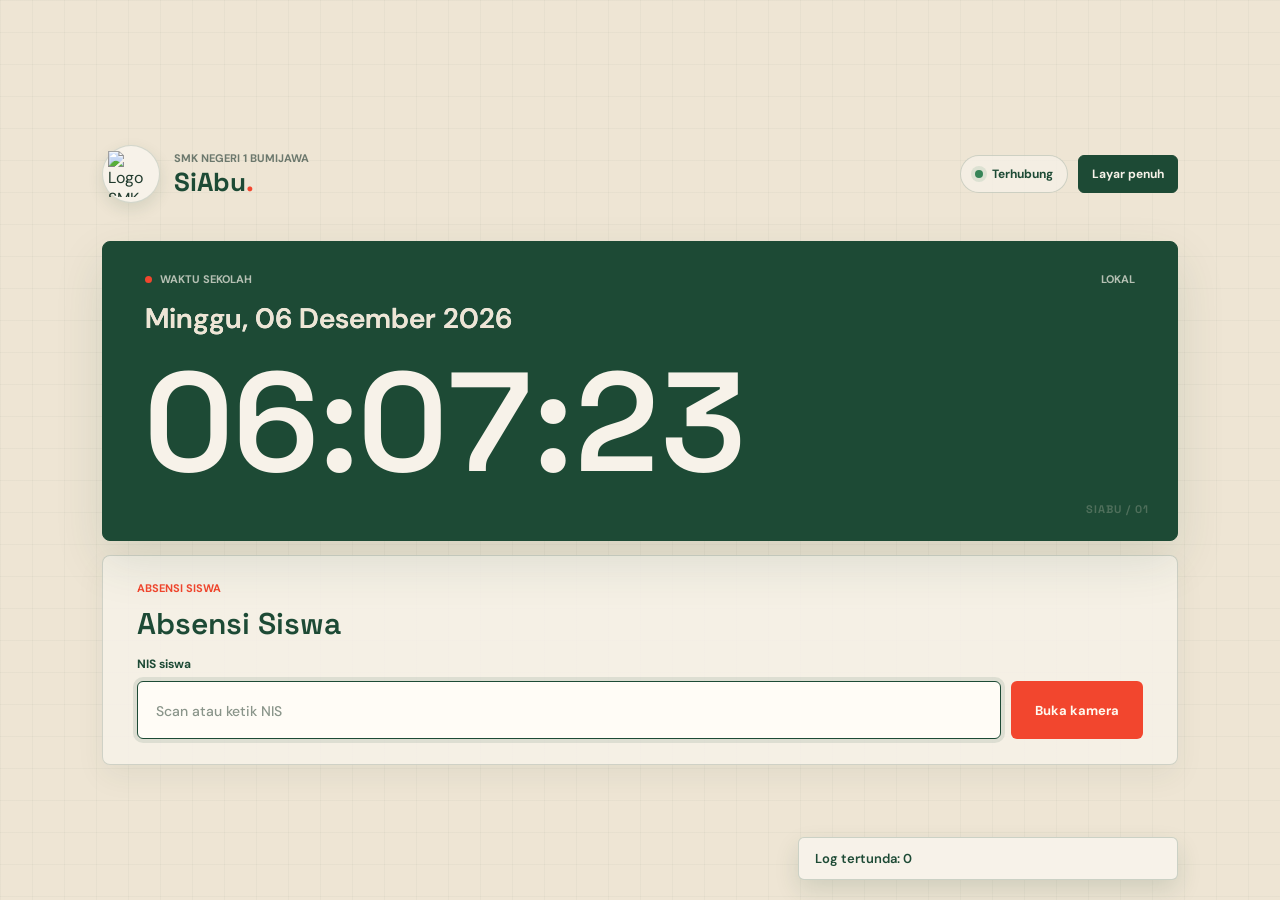
==== Reff/Index2.html @ 08a10bfa "Add files via upload" ====
<!DOCTYPE html>
<html>
<head>
  <meta name="viewport" content="width=device-width, initial-scale=1.0">
  <title>Absensi Siswa</title>
  <style>
    @import url('https://fonts.googleapis.com/css2?family=Poppins:wght@400;600;700&display=swap');

    body {
      font-family: 'Poppins', sans-serif;
      background: linear-gradient(145deg, #1a1a2e, #16213e);
      display: flex;
      justify-content: center;
      align-items: center;
      min-height: 100vh;
      margin: 0;
      overflow-x: hidden;
      color: #e0e0e0;
    }
    .container {
      width: 90%;
      max-width: 700px;
      display: flex;
      flex-direction: column;
      gap: 20px;
      padding: 24px;
      position: relative;
      align-items: center;
    }
    .logo {
      width: 120px;
      height: auto;
      filter: drop-shadow(0 2px 4px rgba(0, 0, 0, 0.2));
      transition: transform 0.3s ease;
    }
    .logo:hover {
      transform: scale(1.05);
    }
    .datetime-card {
      background: linear-gradient(145deg, #2a2a4a, #1e1e38);
      padding: 28px;
      border-radius: 16px;
      box-shadow: 8px 8px 16px rgba(0, 0, 0, 0.3), -8px -8px 16px rgba(255, 255, 255, 0.05);
      text-align: center;
      border: 2px solid #a3bffa;
      position: relative;
      overflow: hidden;
      transition: border-color 0.3s ease, background 0.3s ease;
    }
    .datetime-card.offline {
      border-color: #ff6b6b;
      background: linear-gradient(145deg, #4a2a2a, #381e1e);
    }
    .datetime-card::before {
      content: '';
      position: absolute;
      top: 0;
      left: 0;
      width: 100%;
      height: 100%;
      background: radial-gradient(circle at center, rgba(255, 255, 255, 0.08), transparent);
      z-index: -1;
    }
    .input-card {
      background: linear-gradient(145deg, #2a2a4a, #1e1e38);
      padding: 28px;
      border-radius: 16px;
      box-shadow: 8px 8px 16px rgba(0, 0, 0, 0.3), -8px -8px 16px rgba(255, 255, 255, 0.05);
      text-align: center;
      border: 1px solid rgba(255, 255, 255, 0.1);
      transition: transform 0.3s ease, box-shadow 0.3s ease;
    }
    .input-card:hover {
      transform: translateY(-4px);
      box-shadow: 12px 12px 24px rgba(0, 0, 0, 0.4), -12px -12px 24px rgba(255, 255, 255, 0.1);
    }
    h1 {
      color: #ffffff;
      font-size: clamp(24px, 5.5vw, 28px);
      font-weight: 700;
      margin: 0 0 16px 0;
      text-transform: uppercase;
      letter-spacing: 1.2px;
      background: linear-gradient(to right, #ffffff, #a3bffa);
      -webkit-background-clip: text;
      background-clip: text;
      color: transparent;
    }
    .datetime-display {
      display: flex;
      flex-direction: column;
      gap: 12px;
    }
    .date-display {
      font-size: clamp(18px, 4vw, 22px);
      font-weight: 600;
      letter-spacing: 1.5px;
      text-transform: uppercase;
      background: linear-gradient(to right, #ffffff, #a3bffa);
      -webkit-background-clip: text;
      background-clip: text;
      color: transparent;
    }
    .digital-clock {
      font-family: 'Courier New', Courier, monospace;
      font-size: clamp(90px, 20vw, 110px);
      font-weight: 700;
      color: #ffffff;
      text-align: center;
      padding: 10px;
      border-radius: 12px;
      background: linear-gradient(145deg, #3a3a5a, #2a2a4a);
      box-shadow: inset 4px 4px 8px rgba(0, 0, 0, 0.2), inset -4px -4px 8px rgba(255, 255, 255, 0.1);
    }
    .input-group {
      display: flex;
      align-items: center;
      gap: 12px;
      justify-content: center;
      margin-top: 16px;
      margin-bottom: 16px;
    }
    .input-field {
      width: calc(100% - 60px);
      max-width: 400px;
      padding: 14px;
      font-size: clamp(16px, 4vw, 18px);
      border: none;
      border-radius: 12px;
      text-align: center;
      background: linear-gradient(145deg, #2a2a4a, #1e1e38);
      box-shadow: inset 4px 4px 8px rgba(0, 0, 0, 0.2), inset -4px -4px 8px rgba(255, 255, 255, 0.1);
      color: #ffffff;
      transition: all 0.3s ease;
    }
    .input-field:focus {
      outline: none;
      box-shadow: 0 0 12px rgba(81, 119, 255, 0.5);
      background: linear-gradient(145deg, #3a3a5a, #2e2e48);
    }
    .input-field::placeholder {
      color: #a3bffa;
      opacity: 0.7;
    }
    .scan-button {
      background: linear-gradient(45deg, #5177ff, #7aa2ff);
      color: #ffffff;
      border: none;
      padding: 14px;
      font-size: clamp(20px, 4vw, 24px);
      font-weight: 600;
      border-radius: 12px;
      cursor: pointer;
      width: 50px;
      height: 50px;
      display: flex;
      align-items: center;
      justify-content: center;
      box-shadow: 4px 4px 8px rgba(0, 0, 0, 0.2), -4px -4px 8px rgba(255, 255, 255, 0.1);
      transition: all 0.3s ease;
    }
    .scan-button:hover {
      transform: translateY(-2px);
      box-shadow: 6px 6px 12px rgba(0, 0, 0, 0.3), -6px -6px 12px rgba(255, 255, 255, 0.15);
    }
    .scan-button:active {
      transform: translateY(0);
      box-shadow: inset 4px 4px 8px rgba(0, 0, 0, 0.2), inset -4px -4px 8px rgba(255, 255, 255, 0.1);
    }
    .toast-container {
      position: fixed;
      bottom: 20px;
      left: 50%;
      transform: translateX(-50%);
      width: 90%;
      max-width: 600px;
      z-index: 2000;
      display: flex;
      flex-direction: column;
      gap: 10px;
    }
    .toast {
      background: linear-gradient(145deg, #2a2a4a, #1e1e38);
      padding: 12px 24px;
      border-radius: 12px;
      box-shadow: 4px 4px 8px rgba(0, 0, 0, 0.2), -4px -4px 8px rgba(255, 255, 255, 0.1);
      font-size: clamp(14px, 3.5vw, 16px);
      font-weight: 500;
      color: #e0e0e0;
      opacity: 0;
      transform: translateY(20px);
      transition: opacity 0.4s ease, transform 0.4s ease;
      text-align: center;
    }
    .toast.show {
      opacity: 1;
      transform: translateY(0);
    }
    .toast.success {
      background: linear-gradient(145deg, #2a3a6a, #1e2a48);
      color: #a3bffa;
    }
    .toast.error {
      background: linear-gradient(145deg, #4a2a2a, #381e1e);
      color: #ff6b6b;
    }
    .log-toast {
      background: linear-gradient(145deg, #2a2a4a, #1e1e38);
      padding: 12px 24px;
      border-radius: 12px;
      box-shadow: 4px 4px 8px rgba(0, 0, 0, 0.2), -4px -4px 8px rgba(255, 255, 255, 0.1);
      font-size: clamp(14px, 3.5vw, 16px);
      font-weight: 500;
      color: #e0e0e0;
      opacity: 0;
      transform: translateY(20px);
      transition: opacity 0.4s ease, transform 0.4s ease;
      text-align: center;
    }
    .log-toast.show {
      opacity: 1;
      transform: translateY(0);
    }
    @media (max-width: 600px) {
      .container {
        width: 95%;
        gap: 16px;
        padding: 12px;
      }
      .logo {
        width: 80px;
      }
      .datetime-card, .input-card {
        padding: 20px;
      }
      .date-display {
        font-size: clamp(16px, 3.5vw, 20px);
      }
      .digital-clock {
        font-size: clamp(60px, 14vw, 80px);
      }
      .input-field {
        padding: 12px;
        font-size: clamp(14px, 3.5vw, 16px);
        width: calc(100% - 50px);
        max-width: 350px;
      }
      .scan-button {
        padding: 12px;
        width: 45px;
        height: 45px;
        font-size: clamp(18px, 3.5vw, 22px);
      }
      .toast, .log-toast {
        padding: 10px 20px;
        font-size: clamp(12px, 3vw, 14px);
      }
    }
    @media (max-width: 400px) {
      .digital-clock {
        font-size: clamp(50px, 12vw, 70px);
      }
      .logo {
        width: 60px;
      }
      .input-field {
        width: calc(100% - 45px);
        max-width: 300px;
      }
    }
  </style>
  <link rel="stylesheet" href="scanner.css">
</head>
<body>
  <div class="container">
    <header class="brand-bar">
      <div class="brand-lockup">
        <div class="logo-frame">
          <img src="https://blogger.googleusercontent.com/img/b/R29vZ2xl/AVvXsEgZs7SGoRoibsRUkeVfMPcmjXotJL7Q0JoXJw6fU6mQt2Ez88VVuY39eJG97DX4_p-WIfwmjAZEvCsvTXu3wYNZOzQpmoPJ6D5pptrlQO8hGOEDclFmEW5Sa6Wq6G0BlE0BjySPARQWLojr3vU2i1x8SunVWuFJv1KCcVv30zaJ8MLZZP1o-6-cdDW0Sa4/s320/smk-02.png" alt="Logo SMK Negeri 1 Bumijawa" class="logo">
        </div>
        <div class="brand-copy">
          <p>SMK NEGERI 1 BUMIJAWA</p>
          <strong>SiAbu<span>.</span></strong>
        </div>
      </div>
      <div class="header-actions">
        <div class="connection-status" id="connection-status" aria-live="polite">
          <span class="connection-dot" aria-hidden="true"></span>
          <span id="connection-label">Memeriksa koneksi</span>
        </div>
        <button class="fullscreen-button" id="fullscreen-button" type="button" aria-label="Aktifkan layar penuh" title="Aktifkan layar penuh">Layar penuh</button>
      </div>
    </header>

    <main class="attendance-layout">
    <div class="datetime-card" id="datetime-card">
      <div class="datetime-display">
        <div class="panel-topline">
          <span class="live-indicator">WAKTU SEKOLAH</span>
          <span>LOKAL</span>
        </div>
        <div id="date-display" class="date-display">Memuat tanggal...</div>
        <div id="digital-clock" class="digital-clock">00:00:00</div>
      </div>
    </div>
    <div class="input-card">
      <div class="input-head">
        <p>ABSENSI SISWA</p>
        <h1>Absensi Siswa</h1>
      </div>
      <label for="nisInput">NIS siswa</label>
      <div class="input-group">
        <input type="text" id="nisInput" class="input-field" placeholder="Scan atau ketik NIS" maxlength="8" inputmode="numeric" autocomplete="off" aria-describedby="input-hint">
        <button id="scanButton" class="scan-button" type="button" aria-label="Buka kamera">Buka kamera</button>
        <div class="scan-bubble-layer" id="scan-bubble-layer" aria-hidden="true"></div>
      </div>
      <span class="visually-hidden" id="input-hint">Masukkan NIS yang terdiri dari 8 digit angka.</span>
    </div>
    </main>

    <div class="toast-container">
      <div id="status-toast" class="toast"></div>
      <div id="log-toast" class="log-toast show" role="status" aria-live="polite"></div>
    </div>
  </div>

  <script src="../js/config.example.js"></script>
  <script src="https://unpkg.com/@zxing/library@latest/umd/index.min.js"></script>
  <script>
    const nisInput = document.getElementById('nisInput');
    const scanButton = document.getElementById('scanButton');
    const statusToast = document.getElementById('status-toast');
    const logToast = document.getElementById('log-toast');
    const datetimeCard = document.getElementById('datetime-card');
    const fullscreenButton = document.getElementById('fullscreen-button');
    let isProcessing = false;
    const LOG_KEY = 'attendance_log';
    let codeReader = null;
    let videoElement = null;
    let scannerOverlay = null;
    let isScanning = false;
    let isQueueProcessing = false;
    let nextQueueAttemptAt = 0;
    let retryDelayMs = 5000;

    function getScannerPin() {
      let scannerPin = sessionStorage.getItem('scanner_pin');
      if (!scannerPin) {
        scannerPin = window.prompt('Masukkan PIN scanner:');
        if (scannerPin) sessionStorage.setItem('scanner_pin', scannerPin);
      }
      return scannerPin;
    }

    function showToast(element, message, type) {
      element.textContent = message;
      element.className = `toast ${type} show`;
      setTimeout(() => {
        element.className = `toast ${type}`;
      }, 3000);
    }

    function updateLogCount() {
      const log = JSON.parse(localStorage.getItem(LOG_KEY) || '[]');
      logToast.textContent = `Log tertunda: ${log.length}`;
    }

    async function toggleFullscreen() {
      try {
        if (document.fullscreenElement) {
          await document.exitFullscreen();
        } else {
          await document.documentElement.requestFullscreen();
        }
      } catch (error) {
        showToast(statusToast, 'Mode layar penuh tidak tersedia di browser ini.', 'error');
      }
    }

    function updateFullscreenButton() {
      const isFullscreen = Boolean(document.fullscreenElement);
      const label = isFullscreen ? 'Keluar layar penuh' : 'Layar penuh';
      fullscreenButton.textContent = label;
      fullscreenButton.setAttribute('aria-label', isFullscreen ? 'Keluar dari layar penuh' : 'Aktifkan layar penuh');
      fullscreenButton.title = isFullscreen ? 'Keluar dari layar penuh' : 'Aktifkan layar penuh';
    }

    function getScanLogId(entry) {
      return entry.id || `${entry.nis}:${new Date(entry.timestamp).toISOString()}`;
    }

    function showScanBubble(studentName, index) {
      const layer = document.getElementById('scan-bubble-layer');
      const bubble = document.createElement('span');
      const offsets = [-24, 0, 24, -12, 12, 32, -32, 0];
      bubble.className = 'scan-bubble';
      bubble.textContent = studentName;
      bubble.style.left = `calc(50% + ${offsets[index % offsets.length]}px)`;
      bubble.style.animationDelay = `${index * 100}ms`;
      layer.appendChild(bubble);
      window.setTimeout(() => bubble.remove(), 2200 + index * 100);
    }

    async function processQueue() {
      if (isQueueProcessing || !navigator.onLine || Date.now() < nextQueueAttemptAt) return;
      const pending = JSON.parse(localStorage.getItem(LOG_KEY) || '[]');
      if (!pending.length) return;
      const log = pending.slice(0, 200);
      const scannerPin = getScannerPin();
      if (!scannerPin) return;

      isQueueProcessing = true;
      let shouldContinue = false;
      try {
        const response = await fetch(`${API_URL}?action=processLog`, {
          method: 'POST',
          body: JSON.stringify({ logs: log, scannerPin })
        });
        if (!response.ok) throw new Error(`API mengembalikan HTTP ${response.status}`);

        const result = await response.json();
        if (result.status !== 'success') throw new Error(result.message || 'Gagal memproses scan.');

        const acknowledgedIds = new Set(result.acknowledgedIds || []);
        const recordedIds = new Set(result.recordedIds || []);
        (result.recordedScans || [])
          .filter(scan => recordedIds.has(scan.id) && scan.nama)
          .slice(-12)
          .forEach((scan, index) => showScanBubble(scan.nama, index));
        const currentPending = JSON.parse(localStorage.getItem(LOG_KEY) || '[]');
        const remaining = currentPending.filter(entry => {
          return !acknowledgedIds.has(getScanLogId(entry));
        });
        localStorage.setItem(LOG_KEY, JSON.stringify(remaining));
        updateLogCount();
        retryDelayMs = 5000;
        nextQueueAttemptAt = 0;
        shouldContinue = remaining.length > 0;
        setTimeout(() => nisInput.focus(), 3000);
      } catch (error) {
        if (String(error.message || error).includes('PIN scanner')) {
          sessionStorage.removeItem('scanner_pin');
        }
        nextQueueAttemptAt = Date.now() + retryDelayMs;
        retryDelayMs = Math.min(retryDelayMs * 2, 60000);
        showToast(statusToast, 'Gagal mengirim log: ' + error.message, 'error');
      } finally {
        isQueueProcessing = false;
      }

      if (shouldContinue) processQueue();
    }

    function startScanner() {
      if (isScanning) return;
      isScanning = true;

      codeReader = new ZXing.BrowserMultiFormatReader();
      scannerOverlay = document.createElement('div');
      scannerOverlay.className = 'scanner-overlay';
      scannerOverlay.setAttribute('role', 'dialog');
      scannerOverlay.setAttribute('aria-modal', 'true');
      scannerOverlay.setAttribute('aria-label', 'Pemindai QR siswa');

      const toolbar = document.createElement('div');
      toolbar.className = 'scanner-toolbar';
      const scannerTitle = document.createElement('strong');
      scannerTitle.textContent = 'Pemindai QR siswa';
      const closeButton = document.createElement('button');
      closeButton.className = 'scanner-close-button';
      closeButton.type = 'button';
      closeButton.textContent = 'Tutup kamera';
      closeButton.addEventListener('click', stopScanner);
      toolbar.append(scannerTitle, closeButton);

      const frame = document.createElement('div');
      frame.className = 'scanner-frame';
      frame.setAttribute('aria-hidden', 'true');
      const instruction = document.createElement('p');
      instruction.className = 'scanner-instruction';
      instruction.textContent = 'Posisikan QR siswa di dalam bingkai';

      videoElement = document.createElement('video');
      videoElement.className = 'scanner-video';
      scannerOverlay.append(videoElement, frame, toolbar, instruction);
      document.body.appendChild(scannerOverlay);
      scanButton.textContent = 'Tutup kamera';
      scanButton.setAttribute('aria-label', 'Tutup kamera');

      codeReader.decodeFromVideoDevice(null, videoElement, (result, err) => {
        if (result) {
          const nis = result.text;
          if (/^\d{8}$/.test(nis)) {
            nisInput.value = nis;
            processNIS(nis);
            stopScanner();
            setTimeout(startScanner, 1000);
          } else {
            showToast(statusToast, 'NIS tidak valid.', 'error');
          }
        }
        if (err && !(err instanceof ZXing.NotFoundException)) {
          console.error(err);
        }
      });
    }

    function stopScanner() {
      if (codeReader) {
        codeReader.reset();
        codeReader = null;
      }
      if (videoElement) {
        videoElement = null;
      }
      if (scannerOverlay) {
        scannerOverlay.remove();
        scannerOverlay = null;
      }
      isScanning = false;
      scanButton.textContent = 'Buka kamera';
      scanButton.setAttribute('aria-label', 'Buka kamera');
    }

    function processNIS(nis) {
      if (!isProcessing) {
        isProcessing = true;
        const log = JSON.parse(localStorage.getItem(LOG_KEY) || '[]');
        log.push({
          id: `${Date.now()}-${Math.random().toString(36).slice(2)}`,
          nis: nis,
          timestamp: new Date().toISOString()
        });
        localStorage.setItem(LOG_KEY, JSON.stringify(log));
        updateLogCount();

        showToast(statusToast, 'Scan tercatat.', 'success');
        nisInput.value = '';
        nisInput.focus();
        isProcessing = false;
      }
    }

    function updateConnectivityStatus() {
      const connectionStatus = document.getElementById('connection-status');
      const connectionLabel = document.getElementById('connection-label');
      document.body.classList.toggle('offline', !navigator.onLine);
      if (navigator.onLine) {
        datetimeCard.classList.remove('offline');
        connectionStatus.classList.remove('offline');
        connectionLabel.textContent = 'Terhubung';
      } else {
        datetimeCard.classList.add('offline');
        connectionStatus.classList.add('offline');
        connectionLabel.textContent = 'Offline · tersimpan lokal';
      }
    }

    function updateDateTime() {
      const now = new Date();
      const days = ['Minggu', 'Senin', 'Selasa', 'Rabu', 'Kamis', 'Jumat', 'Sabtu'];
      const months = ['Januari', 'Februari', 'Maret', 'April', 'Mei', 'Juni', 'Juli', 'Agustus', 'September', 'Oktober', 'November', 'Desember'];
      const dayName = days[now.getDay()];
      const day = now.getDate().toString().padStart(2, '0');
      const month = months[now.getMonth()];
      const year = now.getFullYear();
      document.getElementById('date-display').textContent = `${dayName}, ${day} ${month} ${year}`;

      const hours = now.getHours().toString().padStart(2, '0');
      const minutes = now.getMinutes().toString().padStart(2, '0');
      const seconds = now.getSeconds().toString().padStart(2, '0');
      document.getElementById('digital-clock').textContent = `${hours}:${minutes}:${seconds}`;
    }

    window.onload = function() {
      nisInput.focus();
      updateLogCount();
      setInterval(processQueue, 2000);
      processQueue();
      updateDateTime();
      setInterval(updateDateTime, 1000);
      updateConnectivityStatus();
      updateFullscreenButton();
      window.addEventListener('online', updateConnectivityStatus);
      window.addEventListener('offline', updateConnectivityStatus);
      document.addEventListener('fullscreenchange', updateFullscreenButton);
    };

    fullscreenButton.addEventListener('click', toggleFullscreen);

    nisInput.addEventListener('input', function() {
      if (nisInput.value.length === 8) {
        if (/^\d{8}$/.test(nisInput.value)) {
          processNIS(nisInput.value);
        } else {
          showToast(statusToast, 'NIS harus 8 digit angka.', 'error');
          nisInput.value = '';
          nisInput.focus();
        }
      }
    });

    scanButton.addEventListener('click', function() {
      if (isScanning) {
        stopScanner();
      } else {
        startScanner();
      }
    });

    document.addEventListener('visibilitychange', () => {
      if (document.visibilityState === 'visible') {
        nisInput.focus();
      }
    });
  </script>
</body>
</html>
---- Reff/scanner.css ----
@import url('https://fonts.googleapis.com/css2?family=DM+Sans:wght@400;500;600;700&family=Space+Grotesk:wght@500;600;700&display=swap');

:root {
  color-scheme: light;
  --paper: #EEE5D4;
  --paper-light: #F7F2E9;
  --green: #1D4A35;
  --green-deep: #143727;
  --green-soft: #DCE5D9;
  --coral: #F2462E;
  --ink: #203A2D;
  --muted: #6C786D;
  --line: rgba(29, 74, 53, 0.18);
  --shadow: 0 20px 50px rgba(29, 74, 53, 0.12);
}

* {
  box-sizing: border-box;
}

body {
  min-width: 320px;
  min-height: 100vh;
  min-height: 100svh;
  margin: 0;
  overflow-x: hidden;
  color: var(--ink);
  background-color: var(--paper);
  background-image: linear-gradient(rgba(29, 74, 53, 0.035) 1px, transparent 1px),
    linear-gradient(90deg, rgba(29, 74, 53, 0.035) 1px, transparent 1px);
  background-size: 32px 32px;
  font-family: 'DM Sans', sans-serif;
}

button,
input {
  font: inherit;
}

.container {
  width: min(1160px, 100%);
  max-width: 1160px;
  min-height: 100vh;
  min-height: 100svh;
  margin: 0 auto;
  padding: 38px 42px 28px;
  display: flex;
  flex-direction: column;
  justify-content: center;
  gap: 38px;
  align-items: stretch;
  animation: arrive 500ms ease both;
}

.brand-bar {
  display: flex;
  align-items: center;
  justify-content: space-between;
  gap: 24px;
}

.brand-lockup {
  display: flex;
  align-items: center;
  gap: 14px;
  min-width: 0;
}

.logo-frame {
  width: 58px;
  height: 58px;
  flex: 0 0 58px;
  display: grid;
  place-items: center;
  border: 1px solid rgba(29, 74, 53, 0.16);
  border-radius: 50%;
  background: var(--paper-light);
  box-shadow: 0 6px 16px rgba(29, 74, 53, 0.12);
}

.logo {
  display: block;
  width: 46px;
  height: 46px;
  object-fit: contain;
  filter: none;
}

.brand-copy p,
.brand-copy small,
.brand-copy strong {
  display: block;
  margin: 0;
}

.brand-copy p {
  margin-bottom: 2px;
  color: var(--muted);
  font-size: 11px;
  font-weight: 700;
  line-height: 1.4;
}

.brand-copy strong {
  color: var(--green);
  font-family: 'Space Grotesk', sans-serif;
  font-size: 26px;
  line-height: 1.1;
}

.brand-copy strong span {
  color: var(--coral);
}

.brand-copy small {
  margin-top: 3px;
  color: var(--muted);
  font-size: 12px;
}

.visually-hidden {
  width: 1px;
  height: 1px;
  position: absolute;
  padding: 0;
  overflow: hidden;
  clip: rect(0, 0, 0, 0);
  white-space: nowrap;
  clip-path: inset(50%);
}

.connection-status {
  min-height: 38px;
  padding: 0 14px;
  display: inline-flex;
  align-items: center;
  gap: 9px;
  border: 1px solid var(--line);
  border-radius: 999px;
  background: rgba(247, 242, 233, 0.72);
  color: var(--green);
  font-size: 12px;
  font-weight: 700;
  white-space: nowrap;
}

.connection-dot {
  width: 8px;
  height: 8px;
  border-radius: 50%;
  background: #368457;
  box-shadow: 0 0 0 4px rgba(54, 132, 87, 0.12);
}

.connection-status.offline {
  border-color: rgba(242, 70, 46, 0.42);
  color: #A83222;
}

.connection-status.offline .connection-dot {
  background: var(--coral);
  box-shadow: 0 0 0 4px rgba(242, 70, 46, 0.12);
}

.header-actions {
  display: flex;
  align-items: center;
  justify-content: flex-end;
  gap: 10px;
}

.fullscreen-button {
  min-height: 38px;
  padding: 0 13px;
  border: 1px solid var(--green);
  border-radius: 6px;
  background: var(--green);
  color: var(--paper-light);
  cursor: pointer;
  font-size: 12px;
  font-weight: 700;
  white-space: nowrap;
  transition: background-color 160ms ease, color 160ms ease;
}

.fullscreen-button:hover {
  background: var(--green-deep);
}

.fullscreen-button:focus-visible {
  outline: 3px solid var(--coral);
  outline-offset: 3px;
}

.attendance-layout {
  display: grid;
  grid-template-columns: minmax(0, 1fr);
  align-items: stretch;
  gap: 14px;
}

.datetime-card,
.input-card {
  min-width: 0;
  border-radius: 8px;
  text-align: left;
  transition: border-color 180ms ease, background-color 180ms ease;
}

.datetime-card {
  min-height: 300px;
  padding: 30px 42px;
  position: relative;
  display: flex;
  flex-direction: column;
  justify-content: space-between;
  overflow: hidden;
  border: 1px solid var(--green);
  background: var(--green);
  box-shadow: var(--shadow);
  color: var(--paper-light);
}

.datetime-card::before {
  content: 'SIABU / 01';
  width: auto;
  height: auto;
  position: absolute;
  z-index: 0;
  top: auto;
  right: 28px;
  bottom: 24px;
  left: auto;
  color: rgba(238, 229, 212, 0.24);
  background: none;
  font-family: 'Space Grotesk', sans-serif;
  font-size: 11px;
  font-weight: 700;
  letter-spacing: 1px;
}

.datetime-card.offline {
  border-color: var(--coral);
  background: var(--green-deep);
}

.datetime-display {
  display: flex;
  flex-direction: column;
  gap: 16px;
}

.panel-topline {
  display: flex;
  align-items: center;
  justify-content: space-between;
  gap: 12px;
  color: rgba(247, 242, 233, 0.7);
  font-size: 11px;
  font-weight: 700;
}

.live-indicator {
  display: inline-flex;
  align-items: center;
  gap: 8px;
}

.live-indicator::before {
  width: 7px;
  height: 7px;
  content: '';
  border-radius: 50%;
  background: var(--coral);
}

.date-display {
  color: var(--paper);
  font-size: clamp(22px, 2.2vw, 30px);
  font-weight: 600;
  letter-spacing: 0;
  line-height: 1.2;
  text-transform: none;
}

.clock-caption {
  margin: 0;
  color: rgba(247, 242, 233, 0.68);
  font-size: 12px;
  font-weight: 600;
}

.digital-clock {
  padding: 0;
  border-radius: 0;
  background: transparent;
  box-shadow: none;
  color: var(--paper-light);
  font-family: 'Space Grotesk', sans-serif;
  font-size: clamp(100px, 11vw, 156px);
  font-weight: 600;
  font-variant-numeric: tabular-nums;
  line-height: 1;
  text-align: left;
  white-space: nowrap;
}

.clock-rule {
  width: 100%;
  height: 1px;
  background: rgba(238, 229, 212, 0.25);
}

.input-card {
  min-height: 210px;
  padding: 24px 34px;
  display: flex;
  flex-direction: column;
  justify-content: center;
  border: 1px solid var(--line);
  background: rgba(247, 242, 233, 0.82);
  box-shadow: 0 12px 30px rgba(29, 74, 53, 0.06);
}

.input-head {
  margin-bottom: 16px;
}

.input-head p:first-child {
  margin: 0 0 12px;
  color: var(--coral);
  font-size: 11px;
  font-weight: 700;
}

h1 {
  margin: 0;
  color: var(--green);
  font-family: 'Space Grotesk', sans-serif;
  font-size: 30px;
  font-weight: 600;
  line-height: 1.12;
  text-transform: none;
  letter-spacing: 0;
  background: none;
  -webkit-text-fill-color: currentColor;
}

.input-head p:last-child {
  max-width: 360px;
  margin: 12px 0 0;
  color: var(--muted);
  font-size: 14px;
  line-height: 1.6;
}

.input-card label {
  margin-bottom: 9px;
  color: var(--green);
  font-size: 12px;
  font-weight: 700;
}

.input-group {
  width: 100%;
  margin: 0;
  position: relative;
  display: grid;
  grid-template-columns: minmax(0, 1fr) 132px;
  align-items: stretch;
  gap: 10px;
}

.scan-bubble-layer {
  width: calc(100% - 142px);
  height: 0;
  position: absolute;
  z-index: 4;
  top: calc(100% + 6px);
  left: 0;
  pointer-events: none;
}

.scan-bubble {
  max-width: min(230px, calc(100vw - 40px));
  height: 34px;
  padding: 0 13px;
  position: absolute;
  top: 0;
  display: inline-flex;
  align-items: center;
  justify-content: center;
  border: 1px solid rgba(238, 229, 212, 0.3);
  border-radius: 999px;
  background: var(--green);
  box-shadow: 0 6px 16px rgba(29, 74, 53, 0.2);
  color: var(--paper-light);
  font-size: 13px;
  font-weight: 700;
  letter-spacing: 0;
  overflow: hidden;
  text-overflow: ellipsis;
  white-space: nowrap;
  opacity: 0;
  transform: translate(-50%, 8px) scale(0.92);
  animation: scan-bubble-rise 1800ms cubic-bezier(0.2, 0.75, 0.25, 1) forwards;
}

@keyframes scan-bubble-rise {
  15% {
    opacity: 1;
    transform: translate(-50%, 0) scale(1);
  }
  100% {
    opacity: 0;
    transform: translate(-50%, -68px) scale(0.96);
  }
}

.input-field {
  width: 100%;
  max-width: none;
  min-width: 0;
  height: 58px;
  padding: 0 18px;
  border: 1px solid rgba(29, 74, 53, 0.25);
  border-radius: 6px;
  outline: none;
  background: #FFFCF6;
  box-shadow: none;
  color: var(--green-deep);
  font-size: 18px;
  font-weight: 600;
  letter-spacing: 2px;
  text-align: left;
  transition: border-color 160ms ease, box-shadow 160ms ease;
}

.input-field:focus {
  border-color: var(--green);
  outline: none;
  background: #FFFCF6;
  box-shadow: 0 0 0 4px rgba(29, 74, 53, 0.11);
}

.input-field::placeholder {
  color: #8A958A;
  opacity: 1;
  font-size: 14px;
  font-weight: 500;
  letter-spacing: 0;
}

.scan-button {
  width: 100%;
  height: 58px;
  padding: 0 14px;
  display: inline-flex;
  align-items: center;
  justify-content: center;
  border: 0;
  border-radius: 6px;
  background: var(--coral);
  box-shadow: none;
  color: #FFF9EF;
  cursor: pointer;
  font-size: 13px;
  font-weight: 700;
  transition: transform 160ms ease, background-color 160ms ease;
}

.scan-button:hover {
  transform: translateY(-2px);
  background: #D93A25;
  box-shadow: none;
}

.scan-button:active {
  transform: translateY(0);
  box-shadow: none;
}

.scan-button:focus-visible,
.scanner-close-button:focus-visible {
  outline: 3px solid var(--green);
  outline-offset: 3px;
}

.input-hint {
  margin: 10px 0 0;
  color: var(--muted);
  font-size: 12px;
}

.queue-note {
  margin: 28px 0 0;
  padding-top: 16px;
  border-top: 1px solid var(--line);
  color: var(--muted);
  font-size: 12px;
  line-height: 1.5;
}

.footer-line {
  display: flex;
  align-items: center;
  justify-content: space-between;
  gap: 16px;
  color: rgba(29, 74, 53, 0.63);
  font-size: 10px;
  font-weight: 700;
}

.toast-container {
  width: min(380px, calc(100% - 32px));
  position: fixed;
  z-index: 2000;
  right: 42px;
  bottom: 20px;
  left: auto;
  display: flex;
  flex-direction: column;
  align-items: stretch;
  gap: 8px;
  transform: none;
}

.toast,
.log-toast {
  padding: 12px 16px;
  border: 1px solid var(--line);
  border-radius: 6px;
  background: var(--paper-light);
  box-shadow: 0 10px 24px rgba(29, 74, 53, 0.14);
  color: var(--green);
  font-size: 13px;
  font-weight: 600;
  text-align: left;
  opacity: 0;
  transform: translateY(10px);
  transition: opacity 180ms ease, transform 180ms ease;
}

.toast.show,
.log-toast.show {
  opacity: 1;
  transform: translateY(0);
}

.toast.success {
  border-color: rgba(29, 74, 53, 0.24);
  background: var(--green);
  color: var(--paper-light);
}

.toast.error {
  border-color: var(--coral);
  background: var(--coral);
  color: #FFF9EF;
}

.log-toast {
  border-color: rgba(29, 74, 53, 0.2);
  background: var(--paper-light);
  color: var(--green);
  opacity: 1;
  transform: none;
}

.scanner-overlay {
  position: fixed;
  z-index: 9999;
  inset: 0;
  display: grid;
  place-items: center;
  overflow: hidden;
  background: var(--green-deep);
  color: var(--paper-light);
}

.scanner-video {
  width: 100%;
  height: 100%;
  position: absolute;
  inset: 0;
  object-fit: cover;
  opacity: 0.76;
}

.scanner-toolbar {
  width: min(100% - 32px, 760px);
  position: absolute;
  z-index: 2;
  top: max(20px, env(safe-area-inset-top));
  display: flex;
  align-items: center;
  justify-content: space-between;
  gap: 16px;
}

.scanner-toolbar strong {
  font-family: 'Space Grotesk', sans-serif;
  font-size: 18px;
}

.scanner-close-button {
  min-height: 42px;
  padding: 0 16px;
  border: 1px solid rgba(247, 242, 233, 0.46);
  border-radius: 6px;
  background: var(--paper);
  color: var(--green);
  cursor: pointer;
  font-size: 13px;
  font-weight: 700;
}

.scanner-frame {
  width: min(72vw, 330px);
  aspect-ratio: 1;
  position: relative;
  z-index: 1;
  border: 2px solid rgba(247, 242, 233, 0.9);
  border-radius: 14px;
  box-shadow: 0 0 0 999px rgba(20, 55, 39, 0.24);
}

.scanner-frame::after {
  width: 100%;
  height: 2px;
  position: absolute;
  top: 50%;
  left: 0;
  content: '';
  background: var(--coral);
  box-shadow: 0 0 14px rgba(242, 70, 46, 0.9);
}

.scanner-instruction {
  max-width: calc(100% - 36px);
  position: absolute;
  z-index: 2;
  bottom: max(28px, env(safe-area-inset-bottom));
  margin: 0;
  color: var(--paper-light);
  font-size: 14px;
  font-weight: 600;
  text-align: center;
}

@keyframes arrive {
  from { opacity: 0; transform: translateY(8px); }
  to { opacity: 1; transform: translateY(0); }
}

@media (max-width: 760px) {
  .container {
    min-height: 100svh;
    padding: 24px 20px 90px;
    justify-content: flex-start;
    gap: 24px;
  }

  .attendance-layout {
    grid-template-columns: minmax(0, 1fr);
    gap: 12px;
  }

  .datetime-card {
    min-height: 210px;
    padding: 24px;
  }

  .datetime-display {
    gap: 16px;
  }

  .date-display {
    font-size: 21px;
  }

  .digital-clock {
    font-size: 60px;
  }

  .input-card {
    min-height: 230px;
    padding: 28px 24px;
  }

  .input-head {
    margin-bottom: 20px;
  }

  h1 {
    font-size: 30px;
  }

  .footer-line {
    margin-top: auto;
  }

  .toast-container {
    right: 20px;
    left: auto;
    width: min(380px, calc(100% - 40px));
    max-width: none;
  }
}

@media (max-width: 440px) {
  .container {
    padding: 18px 14px 88px;
    gap: 20px;
  }

  .brand-bar {
    align-items: flex-start;
    gap: 8px;
  }

  .header-actions {
    gap: 6px;
  }

  .brand-lockup {
    gap: 10px;
  }

  .logo-frame {
    width: 48px;
    height: 48px;
    flex-basis: 48px;
  }

  .logo {
    width: 39px;
    height: 39px;
  }

  .brand-copy p {
    font-size: 9px;
  }

  .brand-copy strong {
    font-size: 22px;
  }

  .brand-copy small {
    max-width: 155px;
    font-size: 10px;
  }

  .connection-status {
    min-height: 32px;
    padding: 0 9px;
    gap: 7px;
    font-size: 10px;
  }

  .fullscreen-button {
    min-height: 32px;
    padding: 0 8px;
    font-size: 10px;
  }

  .datetime-card {
    min-height: 198px;
    padding: 20px;
  }

  .panel-topline {
    font-size: 9px;
  }

  .date-display {
    font-size: 18px;
  }

  .digital-clock {
    font-size: 52px;
  }

  .input-card {
    min-height: 250px;
    padding: 24px 18px;
  }

  h1 {
    font-size: 27px;
  }

  .input-group {
    grid-template-columns: minmax(0, 1fr) 106px;
    gap: 7px;
  }

  .scan-bubble-layer {
    width: calc(100% - 113px);
  }

  .input-field {
    height: 54px;
    padding: 0 12px;
    font-size: 16px;
  }

  .input-field::placeholder {
    font-size: 12px;
  }

  .scan-button {
    height: 54px;
    padding: 0 8px;
    font-size: 11px;
  }

  .footer-line {
    font-size: 8px;
  }

  .toast-container {
    right: 14px;
    bottom: 12px;
    left: 14px;
    width: auto;
    max-width: none;
  }
}

@media (max-width: 360px) {
  .digital-clock {
    font-size: 44px;
  }
}

@media (prefers-reduced-motion: reduce) {
  *,
  *::before,
  *::after {
    scroll-behavior: auto !important;
    animation-duration: 0.01ms !important;
    transition-duration: 0.01ms !important;
  }
}

body.offline {
  --paper: #F2462E;
  --coral: #EEE5D4;
}

body.offline .brand-copy p,
body.offline .brand-copy small {
  color: #FFF9EF;
}

body.offline .connection-status.offline {
  border-color: var(--green);
  background: var(--paper-light);
  color: var(--green);
}

body.offline .connection-status.offline .connection-dot {
  background: var(--green);
  box-shadow: 0 0 0 4px rgba(29, 74, 53, 0.12);
}

body.offline .scan-button {
  background: #EEE5D4 !important;
  color: var(--green);
}

body.offline .scan-button:hover {
  background: #E0D3BF;
}

body.offline .toast.error {
  border-color: var(--green);
  background: var(--green);
  color: var(--paper-light);
}
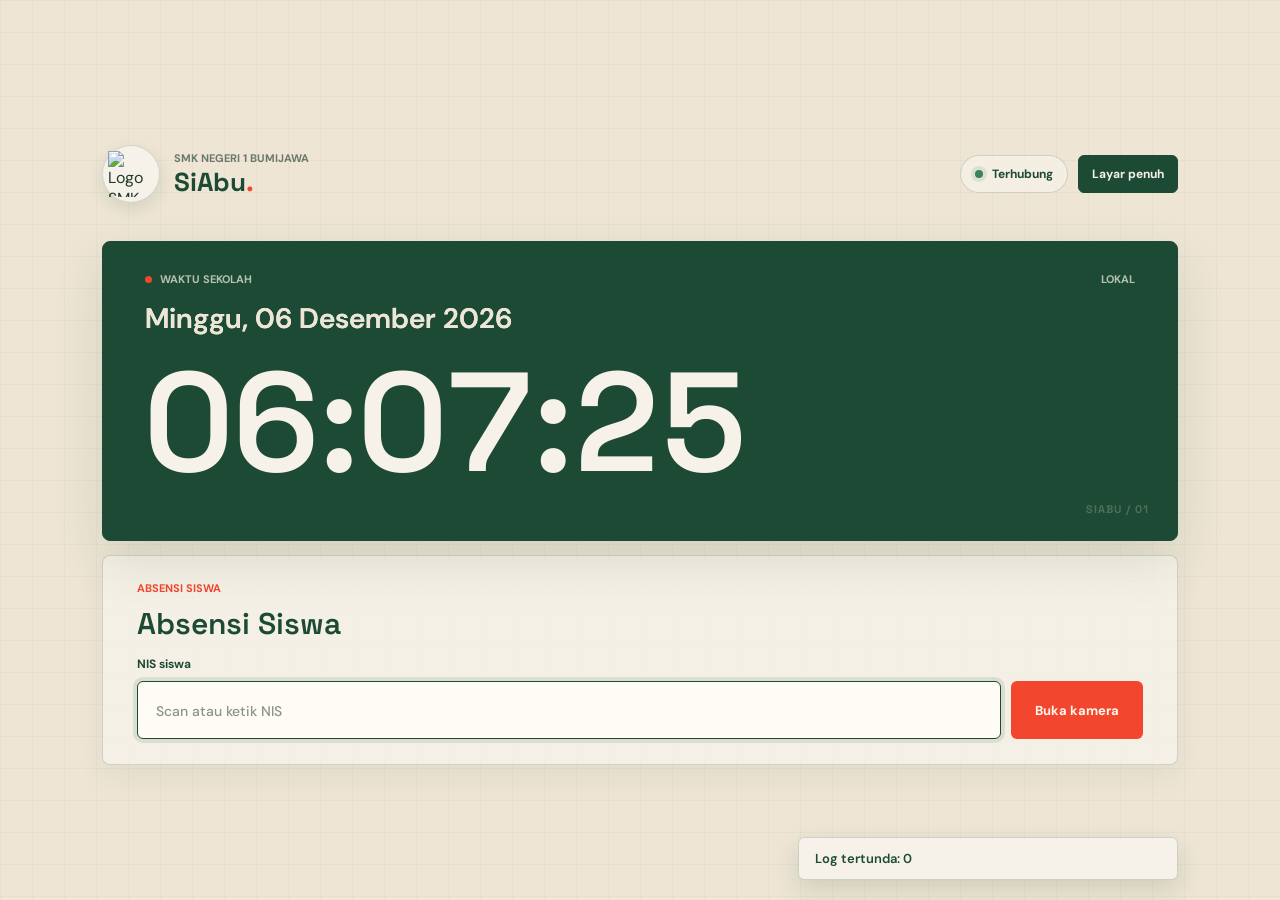
==== commit 32190013: "Add files via upload" ====
--- a/Reff/Index2.html
+++ b/Reff/Index2.html
@@ -343,15 +343,6 @@
     let nextQueueAttemptAt = 0;
     let retryDelayMs = 5000;
 
-    function getScannerPin() {
-      let scannerPin = sessionStorage.getItem('scanner_pin');
-      if (!scannerPin) {
-        scannerPin = window.prompt('Masukkan PIN scanner:');
-        if (scannerPin) sessionStorage.setItem('scanner_pin', scannerPin);
-      }
-      return scannerPin;
-    }
-
     function showToast(element, message, type) {
       element.textContent = message;
       element.className = `toast ${type} show`;
@@ -406,15 +397,13 @@
       const pending = JSON.parse(localStorage.getItem(LOG_KEY) || '[]');
       if (!pending.length) return;
       const log = pending.slice(0, 200);
-      const scannerPin = getScannerPin();
-      if (!scannerPin) return;
 
       isQueueProcessing = true;
       let shouldContinue = false;
       try {
         const response = await fetch(`${API_URL}?action=processLog`, {
           method: 'POST',
-          body: JSON.stringify({ logs: log, scannerPin })
+          body: JSON.stringify({ logs: log })
         });
         if (!response.ok) throw new Error(`API mengembalikan HTTP ${response.status}`);
 
@@ -438,9 +427,6 @@
         shouldContinue = remaining.length > 0;
         setTimeout(() => nisInput.focus(), 3000);
       } catch (error) {
-        if (String(error.message || error).includes('PIN scanner')) {
-          sessionStorage.removeItem('scanner_pin');
-        }
         nextQueueAttemptAt = Date.now() + retryDelayMs;
         retryDelayMs = Math.min(retryDelayMs * 2, 60000);
         showToast(statusToast, 'Gagal mengirim log: ' + error.message, 'error');
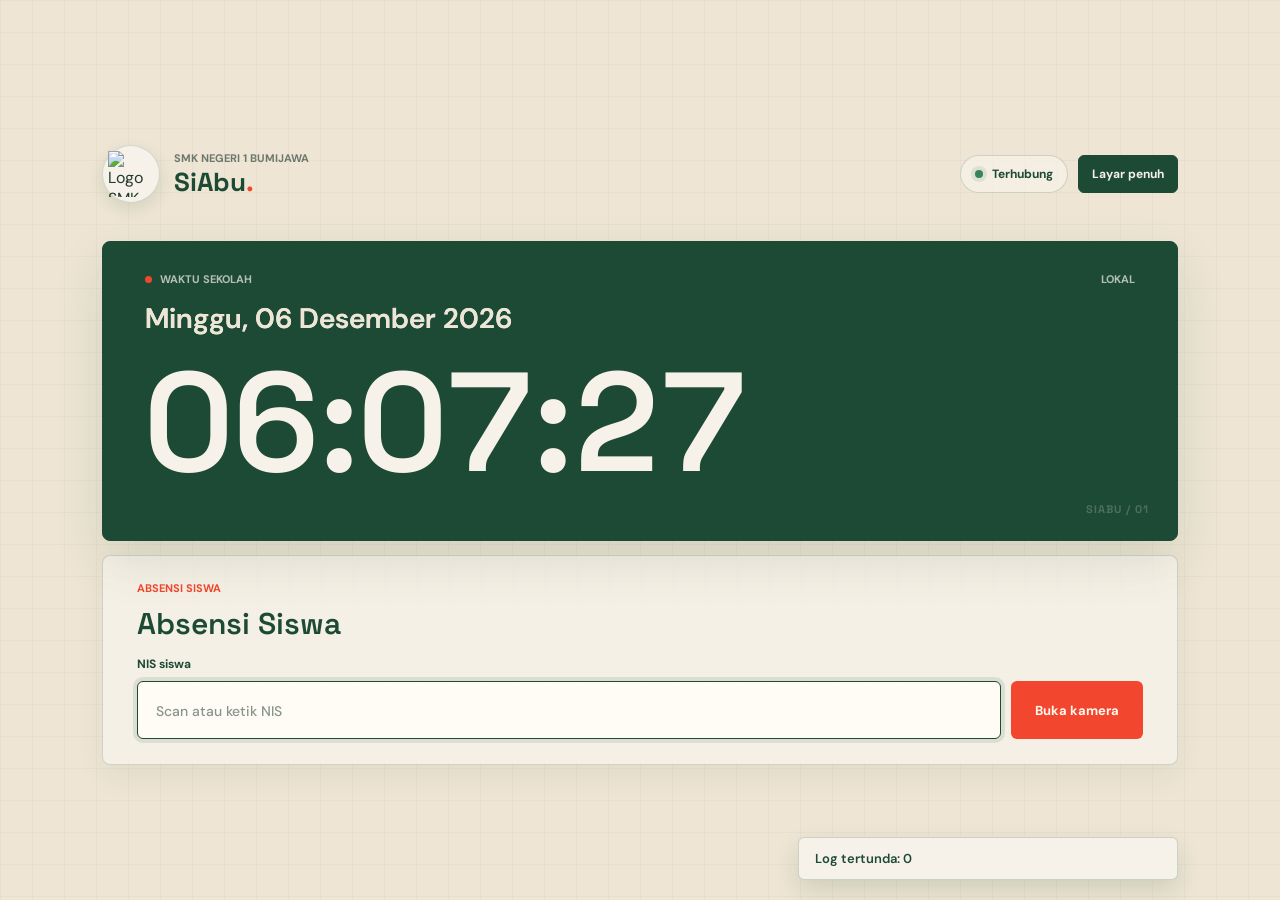
==== commit 4555c503: "Add files via upload" ====
--- a/Reff/Index2.html
+++ b/Reff/Index2.html
@@ -320,7 +320,10 @@
 
     <div class="toast-container">
       <div id="status-toast" class="toast"></div>
-      <div id="log-toast" class="log-toast show" role="status" aria-live="polite"></div>
+      <div class="queue-status">
+        <div id="log-toast" class="log-toast show" role="status" aria-live="polite"></div>
+        <button id="retry-rejected-button" class="retry-rejected-button" type="button" hidden>Ulangi log ditolak</button>
+      </div>
     </div>
   </div>
 
@@ -333,8 +336,10 @@
     const logToast = document.getElementById('log-toast');
     const datetimeCard = document.getElementById('datetime-card');
     const fullscreenButton = document.getElementById('fullscreen-button');
+    const retryRejectedButton = document.getElementById('retry-rejected-button');
     let isProcessing = false;
     const LOG_KEY = 'attendance_log';
+    const REJECTED_LOG_KEY = 'attendance_rejected_log';
     let codeReader = null;
     let videoElement = null;
     let scannerOverlay = null;
@@ -353,7 +358,11 @@
 
     function updateLogCount() {
       const log = JSON.parse(localStorage.getItem(LOG_KEY) || '[]');
-      logToast.textContent = `Log tertunda: ${log.length}`;
+      const rejected = JSON.parse(localStorage.getItem(REJECTED_LOG_KEY) || '[]');
+      logToast.textContent = rejected.length
+        ? `Log tertunda: ${log.length} · ditolak: ${rejected.length}`
+        : `Log tertunda: ${log.length}`;
+      retryRejectedButton.hidden = rejected.length === 0;
     }
 
     async function toggleFullscreen() {
@@ -378,6 +387,21 @@
 
     function getScanLogId(entry) {
       return entry.id || `${entry.nis}:${new Date(entry.timestamp).toISOString()}`;
+    }
+
+    function retryRejectedLogs() {
+      const rejected = JSON.parse(localStorage.getItem(REJECTED_LOG_KEY) || '[]');
+      if (!rejected.length) return;
+      const pending = JSON.parse(localStorage.getItem(LOG_KEY) || '[]');
+      const pendingIds = new Set(pending.map(getScanLogId));
+      const retryEntries = rejected
+        .filter(entry => !pendingIds.has(getScanLogId(entry)))
+        .map(({ rejectionReason, rejectedAt, ...entry }) => entry);
+      localStorage.setItem(LOG_KEY, JSON.stringify([...pending, ...retryEntries]));
+      localStorage.removeItem(REJECTED_LOG_KEY);
+      nextQueueAttemptAt = 0;
+      updateLogCount();
+      processQueue();
     }
 
     function showScanBubble(studentName, index) {
@@ -411,17 +435,41 @@
         if (result.status !== 'success') throw new Error(result.message || 'Gagal memproses scan.');
 
         const acknowledgedIds = new Set(result.acknowledgedIds || []);
+        const discardedIds = new Set(result.discardedIds || []);
+        const rejectedScans = result.rejectedScans || [];
         const recordedIds = new Set(result.recordedIds || []);
         (result.recordedScans || [])
           .filter(scan => recordedIds.has(scan.id) && scan.nama)
           .slice(-12)
           .forEach((scan, index) => showScanBubble(scan.nama, index));
         const currentPending = JSON.parse(localStorage.getItem(LOG_KEY) || '[]');
+        const rejectedById = new Map(rejectedScans.map(scan => [scan.id, scan]));
+        const newlyRejected = currentPending
+          .filter(entry => discardedIds.has(getScanLogId(entry)))
+          .map(entry => {
+            const rejection = rejectedById.get(getScanLogId(entry));
+            return {
+              ...entry,
+              rejectionReason: rejection ? rejection.reason : 'Data scan ditolak.',
+              rejectedAt: new Date().toISOString()
+            };
+          });
+        if (newlyRejected.length) {
+          const previousRejected = JSON.parse(localStorage.getItem(REJECTED_LOG_KEY) || '[]');
+          localStorage.setItem(REJECTED_LOG_KEY, JSON.stringify([...previousRejected, ...newlyRejected]));
+        }
         const remaining = currentPending.filter(entry => {
-          return !acknowledgedIds.has(getScanLogId(entry));
+          const id = getScanLogId(entry);
+          return !acknowledgedIds.has(id) && !discardedIds.has(id);
         });
         localStorage.setItem(LOG_KEY, JSON.stringify(remaining));
         updateLogCount();
+        if (newlyRejected.length) {
+          const firstRejected = newlyRejected[0];
+          const moreCount = newlyRejected.length - 1;
+          const moreText = moreCount ? ` (+${moreCount} lainnya)` : '';
+          showToast(statusToast, `NIS ${firstRejected.nis}: ${firstRejected.rejectionReason}${moreText}`, 'error');
+        }
         retryDelayMs = 5000;
         nextQueueAttemptAt = 0;
         shouldContinue = remaining.length > 0;
@@ -573,6 +621,7 @@
     };
 
     fullscreenButton.addEventListener('click', toggleFullscreen);
+    retryRejectedButton.addEventListener('click', retryRejectedLogs);
 
     nisInput.addEventListener('input', function() {
       if (nisInput.value.length === 8) {
--- a/Reff/scanner.css
+++ b/Reff/scanner.css
@@ -567,6 +567,38 @@
   transform: none;
 }
 
+.queue-status {
+  display: flex;
+  flex-direction: column;
+  gap: 6px;
+}
+
+.retry-rejected-button {
+  min-height: 36px;
+  padding: 0 14px;
+  border: 1px solid var(--coral);
+  border-radius: 6px;
+  background: var(--paper-light);
+  color: var(--green);
+  cursor: pointer;
+  font-size: 12px;
+  font-weight: 700;
+  text-align: left;
+}
+
+.retry-rejected-button:hover {
+  background: var(--green-soft);
+}
+
+.retry-rejected-button:focus-visible {
+  outline: 3px solid var(--green);
+  outline-offset: 2px;
+}
+
+.retry-rejected-button[hidden] {
+  display: none;
+}
+
 .scanner-overlay {
   position: fixed;
   z-index: 9999;
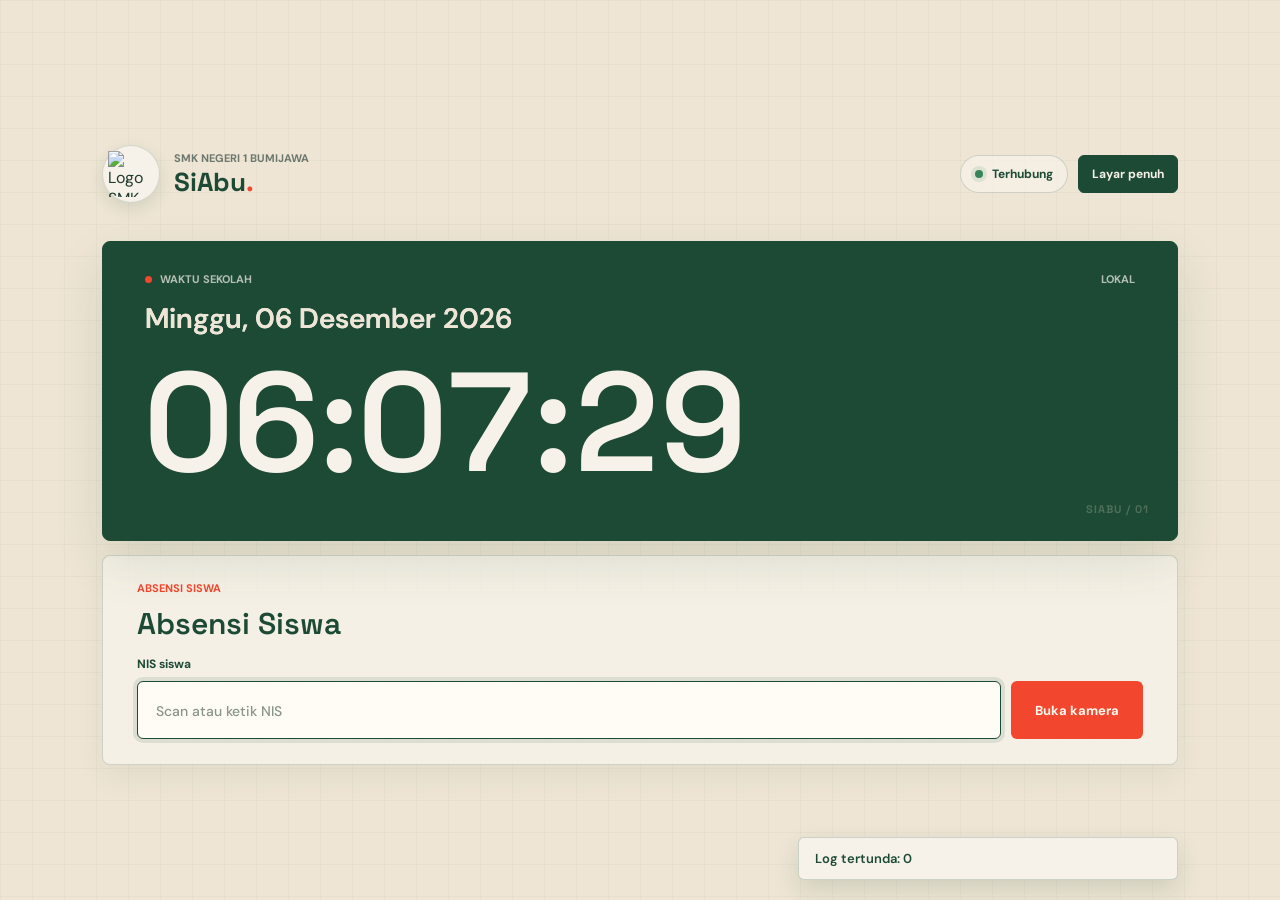
==== commit 367258d3: "Add files via upload" ====
--- a/Reff/Index2.html
+++ b/Reff/Index2.html
@@ -318,12 +318,18 @@
     </div>
     </main>
 
+    <aside class="pending-overlay" id="pending-overlay" aria-hidden="true" hidden>
+      <div class="pending-overlay-header">
+        <span class="pending-live-dot"></span>
+        <span>MENUNGGU KIRIM</span>
+        <strong id="pending-overlay-count">0</strong>
+      </div>
+      <ol class="pending-overlay-list" id="pending-overlay-list"></ol>
+    </aside>
+
     <div class="toast-container">
       <div id="status-toast" class="toast"></div>
-      <div class="queue-status">
-        <div id="log-toast" class="log-toast show" role="status" aria-live="polite"></div>
-        <button id="retry-rejected-button" class="retry-rejected-button" type="button" hidden>Ulangi log ditolak</button>
-      </div>
+      <div id="log-toast" class="log-toast show" role="status" aria-live="polite"></div>
     </div>
   </div>
 
@@ -336,10 +342,12 @@
     const logToast = document.getElementById('log-toast');
     const datetimeCard = document.getElementById('datetime-card');
     const fullscreenButton = document.getElementById('fullscreen-button');
-    const retryRejectedButton = document.getElementById('retry-rejected-button');
+    const pendingOverlay = document.getElementById('pending-overlay');
+    const pendingOverlayCount = document.getElementById('pending-overlay-count');
+    const pendingOverlayList = document.getElementById('pending-overlay-list');
     let isProcessing = false;
     const LOG_KEY = 'attendance_log';
-    const REJECTED_LOG_KEY = 'attendance_rejected_log';
+    const LEGACY_REJECTED_LOG_KEY = 'attendance_rejected_log';
     let codeReader = null;
     let videoElement = null;
     let scannerOverlay = null;
@@ -358,11 +366,14 @@
 
     function updateLogCount() {
       const log = JSON.parse(localStorage.getItem(LOG_KEY) || '[]');
-      const rejected = JSON.parse(localStorage.getItem(REJECTED_LOG_KEY) || '[]');
-      logToast.textContent = rejected.length
-        ? `Log tertunda: ${log.length} · ditolak: ${rejected.length}`
-        : `Log tertunda: ${log.length}`;
-      retryRejectedButton.hidden = rejected.length === 0;
+      logToast.textContent = `Log tertunda: ${log.length}`;
+      pendingOverlay.hidden = log.length === 0;
+      pendingOverlayCount.textContent = String(log.length);
+      pendingOverlayList.replaceChildren(...log.slice(-8).reverse().map(entry => {
+        const item = document.createElement('li');
+        item.textContent = String(entry.nis || 'NIS tidak tersedia');
+        return item;
+      }));
     }
 
     async function toggleFullscreen() {
@@ -389,19 +400,20 @@
       return entry.id || `${entry.nis}:${new Date(entry.timestamp).toISOString()}`;
     }
 
-    function retryRejectedLogs() {
-      const rejected = JSON.parse(localStorage.getItem(REJECTED_LOG_KEY) || '[]');
+    function restoreLegacyRejectedLogs() {
+      const rejected = JSON.parse(localStorage.getItem(LEGACY_REJECTED_LOG_KEY) || '[]');
       if (!rejected.length) return;
       const pending = JSON.parse(localStorage.getItem(LOG_KEY) || '[]');
       const pendingIds = new Set(pending.map(getScanLogId));
-      const retryEntries = rejected
+      const restored = rejected
         .filter(entry => !pendingIds.has(getScanLogId(entry)))
-        .map(({ rejectionReason, rejectedAt, ...entry }) => entry);
-      localStorage.setItem(LOG_KEY, JSON.stringify([...pending, ...retryEntries]));
-      localStorage.removeItem(REJECTED_LOG_KEY);
-      nextQueueAttemptAt = 0;
-      updateLogCount();
-      processQueue();
+        .map(({ rejectionReason, rejectedAt, ...entry }) => ({
+          ...entry,
+          rejectionRetryCount: 0,
+          retryAfter: 0
+        }));
+      localStorage.setItem(LOG_KEY, JSON.stringify([...pending, ...restored]));
+      localStorage.removeItem(LEGACY_REJECTED_LOG_KEY);
     }
 
     function showScanBubble(studentName, index) {
@@ -420,7 +432,10 @@
       if (isQueueProcessing || !navigator.onLine || Date.now() < nextQueueAttemptAt) return;
       const pending = JSON.parse(localStorage.getItem(LOG_KEY) || '[]');
       if (!pending.length) return;
-      const log = pending.slice(0, 200);
+      const now = Date.now();
+      const ready = pending.filter(entry => Number(entry.retryAfter || 0) <= now);
+      if (!ready.length) return;
+      const log = ready.slice(0, 200);
 
       isQueueProcessing = true;
       let shouldContinue = false;
@@ -444,35 +459,43 @@
           .forEach((scan, index) => showScanBubble(scan.nama, index));
         const currentPending = JSON.parse(localStorage.getItem(LOG_KEY) || '[]');
         const rejectedById = new Map(rejectedScans.map(scan => [scan.id, scan]));
-        const newlyRejected = currentPending
-          .filter(entry => discardedIds.has(getScanLogId(entry)))
-          .map(entry => {
-            const rejection = rejectedById.get(getScanLogId(entry));
-            return {
+        const retryingScans = [];
+        const exhaustedScans = [];
+        const retryDelays = [5000, 10000, 20000];
+        const remaining = currentPending.flatMap(entry => {
+          const id = getScanLogId(entry);
+          if (acknowledgedIds.has(id)) return [];
+          if (discardedIds.has(id)) {
+            const retryCount = Number(entry.rejectionRetryCount || 0);
+            if (retryCount >= retryDelays.length) {
+              exhaustedScans.push(entry);
+              return [];
+            }
+            const nextRetryCount = retryCount + 1;
+            const rejection = rejectedById.get(id);
+            const retryEntry = {
               ...entry,
+              rejectionRetryCount: nextRetryCount,
               rejectionReason: rejection ? rejection.reason : 'Data scan ditolak.',
-              rejectedAt: new Date().toISOString()
+              retryAfter: Date.now() + retryDelays[nextRetryCount - 1]
             };
-          });
-        if (newlyRejected.length) {
-          const previousRejected = JSON.parse(localStorage.getItem(REJECTED_LOG_KEY) || '[]');
-          localStorage.setItem(REJECTED_LOG_KEY, JSON.stringify([...previousRejected, ...newlyRejected]));
-        }
-        const remaining = currentPending.filter(entry => {
-          const id = getScanLogId(entry);
-          return !acknowledgedIds.has(id) && !discardedIds.has(id);
+            retryingScans.push(retryEntry);
+            return [retryEntry];
+          }
+          return [entry];
         });
         localStorage.setItem(LOG_KEY, JSON.stringify(remaining));
         updateLogCount();
-        if (newlyRejected.length) {
-          const firstRejected = newlyRejected[0];
-          const moreCount = newlyRejected.length - 1;
-          const moreText = moreCount ? ` (+${moreCount} lainnya)` : '';
-          showToast(statusToast, `NIS ${firstRejected.nis}: ${firstRejected.rejectionReason}${moreText}`, 'error');
+        if (exhaustedScans.length) {
+          showToast(statusToast, `${exhaustedScans.length} NIS dihapus setelah 3 kali retry otomatis.`, 'error');
+        } else if (retryingScans.length) {
+          const firstRetry = retryingScans[0];
+          const moreText = retryingScans.length > 1 ? ` (+${retryingScans.length - 1} lainnya)` : '';
+          showToast(statusToast, `NIS ${firstRetry.nis}: ${firstRetry.rejectionReason} Retry otomatis ${firstRetry.rejectionRetryCount}/3.${moreText}`, 'error');
         }
         retryDelayMs = 5000;
         nextQueueAttemptAt = 0;
-        shouldContinue = remaining.length > 0;
+        shouldContinue = remaining.some(entry => Number(entry.retryAfter || 0) <= Date.now());
         setTimeout(() => nisInput.focus(), 3000);
       } catch (error) {
         nextQueueAttemptAt = Date.now() + retryDelayMs;
@@ -608,6 +631,7 @@
 
     window.onload = function() {
       nisInput.focus();
+      restoreLegacyRejectedLogs();
       updateLogCount();
       setInterval(processQueue, 2000);
       processQueue();
@@ -621,7 +645,6 @@
     };
 
     fullscreenButton.addEventListener('click', toggleFullscreen);
-    retryRejectedButton.addEventListener('click', retryRejectedLogs);
 
     nisInput.addEventListener('input', function() {
       if (nisInput.value.length === 8) {
--- a/Reff/scanner.css
+++ b/Reff/scanner.css
@@ -511,6 +511,93 @@
   font-weight: 700;
 }
 
+.pending-overlay {
+  width: min(270px, 27vw);
+  max-height: min(32vh, 260px);
+  padding: 13px;
+  position: fixed;
+  z-index: 20;
+  top: clamp(150px, 21vh, 220px);
+  right: 42px;
+  overflow: hidden;
+  border: 1px solid rgba(238, 229, 212, 0.24);
+  border-radius: 8px;
+  background: rgba(20, 55, 39, 0.94);
+  box-shadow: 0 12px 30px rgba(20, 55, 39, 0.2);
+  color: var(--paper-light);
+  pointer-events: none;
+  animation: pending-overlay-enter 180ms ease-out both;
+}
+
+.pending-overlay[hidden] {
+  display: none;
+}
+
+.pending-overlay-header {
+  min-height: 25px;
+  margin-bottom: 8px;
+  display: flex;
+  align-items: center;
+  gap: 8px;
+  color: rgba(247, 242, 233, 0.78);
+  font-size: 9px;
+  font-weight: 700;
+  letter-spacing: 0.5px;
+}
+
+.pending-overlay-header strong {
+  min-width: 24px;
+  height: 24px;
+  margin-left: auto;
+  display: grid;
+  place-items: center;
+  border-radius: 50%;
+  background: var(--coral);
+  color: #FFF9EF;
+  font-size: 11px;
+  font-variant-numeric: tabular-nums;
+}
+
+.pending-live-dot {
+  width: 7px;
+  height: 7px;
+  flex: 0 0 7px;
+  border-radius: 50%;
+  background: var(--coral);
+  box-shadow: 0 0 0 4px rgba(242, 70, 46, 0.15);
+}
+
+.pending-overlay-list {
+  max-height: 202px;
+  margin: 0;
+  padding: 0;
+  display: grid;
+  gap: 5px;
+  overflow: hidden;
+  list-style: none;
+}
+
+.pending-overlay-list li {
+  min-height: 22px;
+  padding: 4px 8px;
+  overflow: hidden;
+  border-left: 2px solid var(--coral);
+  border-radius: 3px;
+  background: rgba(247, 242, 233, 0.1);
+  color: var(--paper-light);
+  font-size: 11px;
+  font-variant-numeric: tabular-nums;
+  font-weight: 600;
+  line-height: 14px;
+  text-overflow: ellipsis;
+  white-space: nowrap;
+}
+
+@keyframes pending-overlay-enter {
+  from { opacity: 0; transform: translateX(8px); }
+  to { opacity: 1; transform: translateX(0); }
+}
+
 .toast-container {
   width: min(380px, calc(100% - 32px));
   position: fixed;
@@ -567,38 +654,6 @@
   transform: none;
 }
 
-.queue-status {
-  display: flex;
-  flex-direction: column;
-  gap: 6px;
-}
-
-.retry-rejected-button {
-  min-height: 36px;
-  padding: 0 14px;
-  border: 1px solid var(--coral);
-  border-radius: 6px;
-  background: var(--paper-light);
-  color: var(--green);
-  cursor: pointer;
-  font-size: 12px;
-  font-weight: 700;
-  text-align: left;
-}
-
-.retry-rejected-button:hover {
-  background: var(--green-soft);
-}
-
-.retry-rejected-button:focus-visible {
-  outline: 3px solid var(--green);
-  outline-offset: 2px;
-}
-
-.retry-rejected-button[hidden] {
-  display: none;
-}
-
 .scanner-overlay {
   position: fixed;
   z-index: 9999;
@@ -732,6 +787,30 @@
     margin-top: auto;
   }
 
+  .pending-overlay {
+    width: min(170px, 42vw);
+    max-height: 132px;
+    padding: 10px;
+    top: clamp(96px, 14vh, 130px);
+    right: 20px;
+  }
+
+  .pending-overlay-list {
+    max-height: 77px;
+    gap: 4px;
+  }
+
+  .pending-overlay-list li:nth-child(n + 4) {
+    display: none;
+  }
+
+  .pending-overlay-list li {
+    min-height: 20px;
+    padding: 3px 6px;
+    font-size: 10px;
+    line-height: 14px;
+  }
+
   .toast-container {
     right: 20px;
     left: auto;
@@ -794,6 +873,21 @@
     min-height: 32px;
     padding: 0 8px;
     font-size: 10px;
+  }
+
+  .pending-overlay {
+    width: min(150px, 43vw);
+    max-height: 114px;
+    top: 96px;
+    right: 14px;
+  }
+
+  .pending-overlay-list {
+    max-height: 58px;
+  }
+
+  .pending-overlay-list li:nth-child(n + 3) {
+    display: none;
   }
 
   .datetime-card {
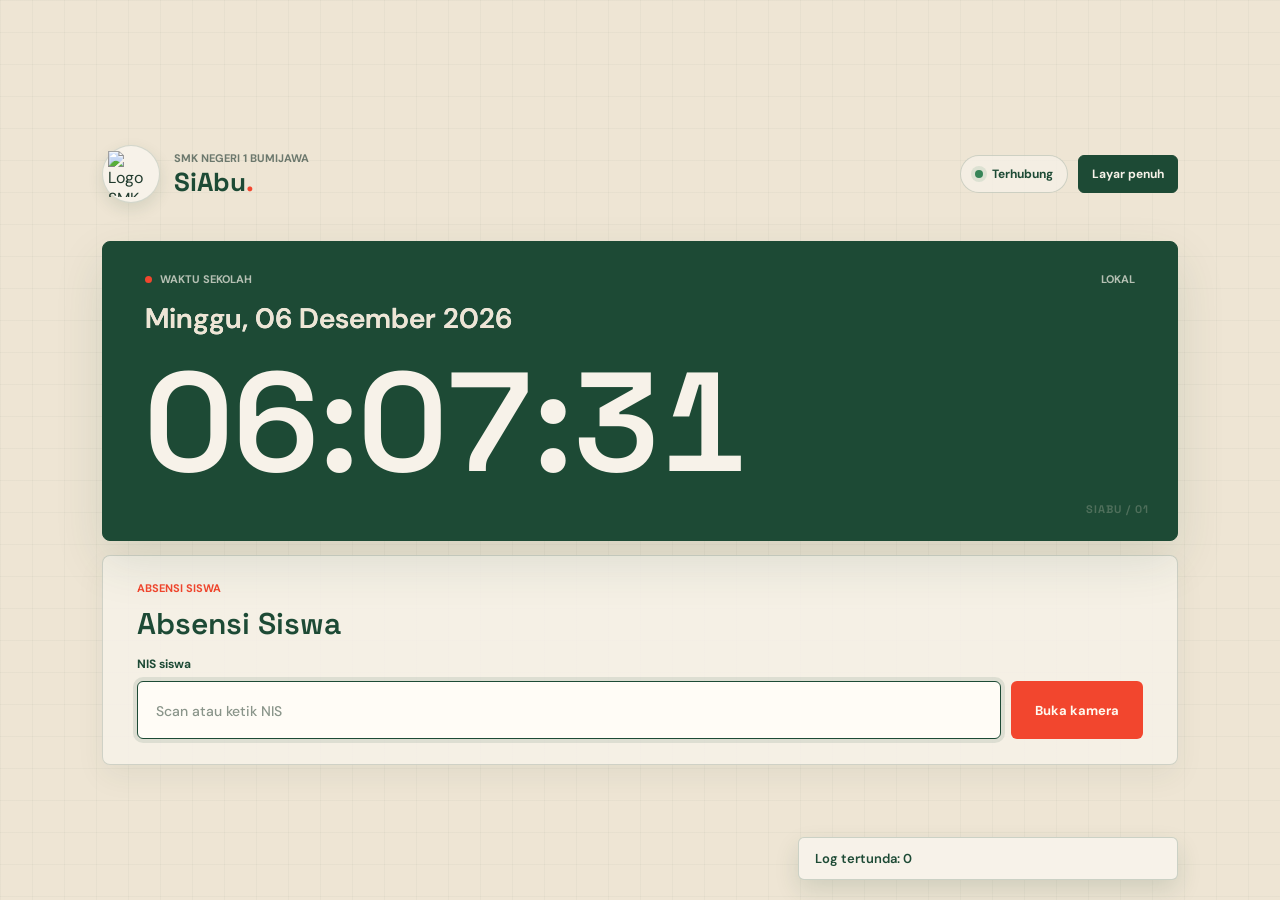
==== commit bdefc628: "Add files via upload" ====
--- a/Reff/Index2.html
+++ b/Reff/Index2.html
@@ -347,6 +347,7 @@
     const pendingOverlayList = document.getElementById('pending-overlay-list');
     let isProcessing = false;
     const LOG_KEY = 'attendance_log';
+    const SCANNER_ID_KEY = 'siabu_scanner_id';
     const LEGACY_REJECTED_LOG_KEY = 'attendance_rejected_log';
     let codeReader = null;
     let videoElement = null;
@@ -398,6 +399,17 @@
 
     function getScanLogId(entry) {
       return entry.id || `${entry.nis}:${new Date(entry.timestamp).toISOString()}`;
+    }
+
+    function getScannerId() {
+      let scannerId = localStorage.getItem(SCANNER_ID_KEY);
+      if (!scannerId) {
+        scannerId = window.crypto && typeof window.crypto.randomUUID === 'function'
+          ? window.crypto.randomUUID()
+          : `scanner-${Date.now()}-${Math.random().toString(36).slice(2, 10)}`;
+        localStorage.setItem(SCANNER_ID_KEY, scannerId);
+      }
+      return scannerId;
     }
 
     function restoreLegacyRejectedLogs() {
@@ -442,7 +454,11 @@
       try {
         const response = await fetch(`${API_URL}?action=processLog`, {
           method: 'POST',
-          body: JSON.stringify({ logs: log })
+          body: JSON.stringify({
+            logs: log,
+            scannerId: getScannerId(),
+            clientSentAt: new Date().toISOString()
+          })
         });
         if (!response.ok) throw new Error(`API mengembalikan HTTP ${response.status}`);
 
